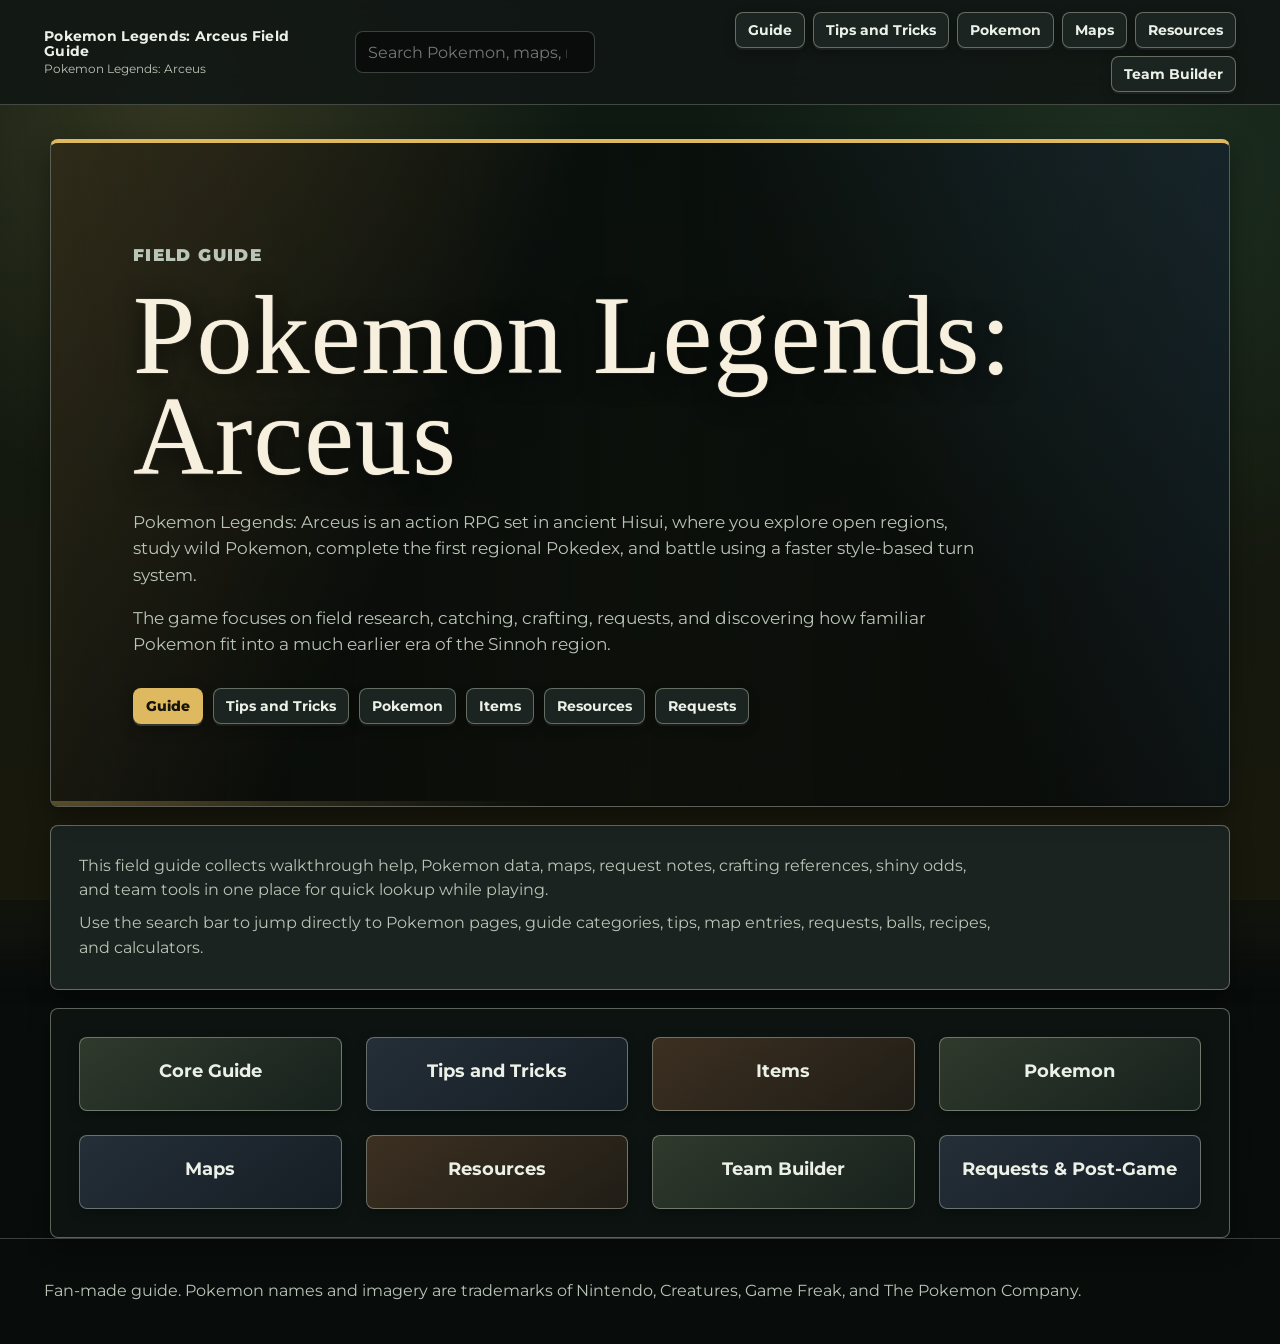
==== index.html @ f8d29484 "Add files via upload" ====
<!doctype html>
<html lang="en">
<head>
  <meta charset="utf-8">
  <meta name="viewport" content="width=device-width, initial-scale=1">
  <title>Pokemon Legends: Arceus Field Guide</title>
  <link rel="preconnect" href="https://fonts.googleapis.com">
  <link rel="preconnect" href="https://fonts.gstatic.com" crossorigin>
  <link rel="stylesheet" href="styles.css">
</head>
<body data-page="home">
  <header class="site-header">
    <a class="brand" href="index.html" aria-label="Pokemon Legends Arceus Field Guide home">
      <span>
        <strong>Pokemon Legends: Arceus Field Guide</strong>
        <small>Pokemon Legends: Arceus</small>
      </span>
    </a>
    <form class="global-search" role="search">
      <input id="globalSearch" type="search" autocomplete="off" placeholder="Search Pokemon, maps, requests, items...">
      <div id="searchResults" class="search-results" aria-label="Search results"></div>
    </form>
    <nav class="top-nav" aria-label="Primary">
      <a href="guide.html">Guide</a>
      <a href="tips.html">Tips and Tricks</a>
      <a href="pokemon.html">Pokemon</a>
      <a href="maps.html">Maps</a>
      <a href="resources.html">Resources</a>
      <a href="calculator.html">Team Builder</a>
    </nav>
  </header>

  <main>
    <section class="hero">
      <div class="hero-bg" aria-hidden="true"></div>
      <div class="hero-copy">
        <p class="eyebrow">Field guide</p>
        <h1>Pokemon Legends: Arceus</h1>
        <p>Pokemon Legends: Arceus is an action RPG set in ancient Hisui, where you explore open regions, study wild Pokemon, complete the first regional Pokedex, and battle using a faster style-based turn system.</p>
        <p>The game focuses on field research, catching, crafting, requests, and discovering how familiar Pokemon fit into a much earlier era of the Sinnoh region.</p>
        <div class="hero-actions">
          <a class="button primary" href="guide.html">Guide</a>
          <a class="button" href="tips.html">Tips and Tricks</a>
          <a class="button" href="pokemon.html">Pokemon</a>
          <a class="button" href="items.html">Items</a>
          <a class="button" href="resources.html">Resources</a>
          <a class="button" href="requests.html">Requests</a>
        </div>
      </div>
    </section>

    <section class="site-summary">
      <p>This field guide collects walkthrough help, Pokemon data, maps, request notes, crafting references, shiny odds, and team tools in one place for quick lookup while playing.</p>
      <p>Use the search bar to jump directly to Pokemon pages, guide categories, tips, map entries, requests, balls, recipes, and calculators.</p>
    </section>

    <section class="home-grid-wrap">
      <div class="home-grid" id="homeCards"></div>
    </section>
  </main>

  <footer>
    <p>Fan-made guide. Pokemon names and imagery are trademarks of Nintendo, Creatures, Game Freak, and The Pokemon Company.</p>
  </footer>
  <script src="app.js"></script>
</body>
</html>
---- styles.css ----
@import url("https://fonts.googleapis.com/css2?family=IM+Fell+English+SC&family=Montserrat:wght@500;600;700;800;900&display=swap");

:root {
  color-scheme: dark;
  --bg: #111615;
  --bg-2: #17201d;
  --panel: #1a231f;
  --panel-2: #222d28;
  --line: rgba(222, 232, 214, .24);
  --line-strong: rgba(222, 232, 214, .38);
  --text: #ecf1e8;
  --muted: #b9c5b6;
  --soft: #84917f;
  --gold: #dfb95f;
  --leaf: #70a66d;
  --water: #5a99c7;
  --clay: #b97655;
  --danger: #df7b6e;
  --shadow: 0 10px 22px rgba(0, 0, 0, .34);
  --radius: 8px;
  --title-font: "KyoMadoka", "IM Fell English SC", "Cinzel", Georgia, serif;
  --heading-font: "Montserrat", "Aptos", "Segoe UI Variable", "Segoe UI", system-ui, sans-serif;
  font-family: "Montserrat", "Aptos", "Segoe UI Variable", "Segoe UI", system-ui, sans-serif;
}

@font-face {
  font-family: "KyoMadoka";
  src:
    url("OnlineWebFonts_COM_6fef7165de80b5a86049fa8b100c87f2/KyoMadoka/Web Fonts/89b94e3a0ac085875bf7972d0936e11c.woff2") format("woff2"),
    url("OnlineWebFonts_COM_6fef7165de80b5a86049fa8b100c87f2/KyoMadoka/KyoMadoka.ttf") format("truetype");
  font-display: swap;
}

* { box-sizing: border-box; }

html {
  scroll-behavior: smooth;
}

body {
  margin: 0;
  background:
    linear-gradient(180deg, rgba(8, 12, 11, .84), rgba(8, 12, 11, .98)),
    radial-gradient(circle at 12% 6%, rgba(223, 185, 95, .12), transparent 26%),
    radial-gradient(circle at 85% 12%, rgba(90, 153, 199, .12), transparent 26%),
    #0d1110;
  color: var(--text);
  isolation: isolate;
  min-height: 100vh;
}

body::before {
  background:
    linear-gradient(180deg, rgba(16, 24, 19, .68), rgba(42, 39, 17, .84)),
    url("https://legends.arceus.pokemon.com/assets/home/billboard-reduced-motion.jpg");
  background-position: center top;
  background-size: cover;
  content: "";
  filter: blur(24px) saturate(.85);
  inset: -34px;
  opacity: .36;
  position: fixed;
  transform: scale(1.04);
  z-index: -2;
}

body::after {
  background:
    radial-gradient(circle at 14% 10%, rgba(223, 185, 95, .18), transparent 30%),
    radial-gradient(circle at 88% 18%, rgba(112, 166, 109, .16), transparent 32%),
    linear-gradient(180deg, rgba(13, 28, 20, .82), rgba(27, 25, 13, .88));
  content: "";
  inset: 0;
  pointer-events: none;
  position: fixed;
  z-index: -1;
}

a {
  color: #9ed6ff;
  text-decoration: none;
}

a:hover { text-decoration: underline; }

.site-header {
  align-items: center;
  backdrop-filter: blur(14px);
  background: rgba(17, 23, 21, .9);
  border-bottom: 1px solid var(--line);
  display: flex;
  gap: 24px;
  justify-content: space-between;
  left: 0;
  padding: 12px clamp(16px, 4vw, 44px);
  position: sticky;
  right: 0;
  top: 0;
  z-index: 50;
}

.brand {
  align-items: center;
  color: var(--text);
  display: flex;
  min-width: 270px;
}

.brand:hover { text-decoration: none; }

.brand-mark {
  align-items: center;
  background: linear-gradient(135deg, var(--gold), #866a2b);
  border-radius: 8px;
  color: #10130f;
  display: inline-flex;
  font-weight: 900;
  height: 38px;
  justify-content: center;
  width: 38px;
}

.brand strong,
.brand small {
  display: block;
  line-height: 1.1;
}

.brand strong {
  font-family: var(--heading-font);
  font-size: 14px;
  letter-spacing: .02em;
}

.brand small {
  color: var(--muted);
  font-size: 12px;
  margin-top: 3px;
}

.top-nav {
  display: flex;
  flex-wrap: wrap;
  gap: 8px;
  justify-content: flex-end;
}

.global-search {
  flex: 1;
  max-width: 520px;
  min-width: 240px;
  position: relative;
}

.global-search input {
  background: rgba(9, 12, 11, .92);
  min-height: 42px;
}

.search-results {
  background: rgba(13, 18, 16, .98);
  border: 1px solid var(--line);
  border-radius: var(--radius);
  box-shadow: var(--shadow);
  display: none;
  left: 0;
  max-height: 360px;
  overflow: auto;
  padding: 6px;
  position: absolute;
  right: 0;
  top: calc(100% + 8px);
  z-index: 80;
}

.search-results.open {
  display: block;
}

.search-result {
  align-items: center;
  border-radius: 6px;
  color: var(--text);
  display: flex;
  gap: 10px;
  justify-content: space-between;
  padding: 9px 10px;
}

.search-result:hover,
.search-result.active {
  background: rgba(255, 255, 255, .07);
  text-decoration: none;
}

.search-result small {
  color: var(--soft);
}

.top-nav a,
.button {
  background: #1b2421;
  border: 1px solid var(--line-strong);
  border-radius: 8px;
  box-shadow: 0 2px 0 rgba(255, 255, 255, .06), 0 4px 12px rgba(0, 0, 0, .24);
  color: var(--text);
  display: inline-flex;
  font-family: var(--heading-font);
  font-size: 14px;
  font-weight: 700;
  justify-content: center;
  min-height: 36px;
  padding: 8px 12px;
}

.top-nav a:hover,
.button:hover {
  background: #26322d;
  border-color: rgba(223, 185, 95, .58);
  text-decoration: none;
}

.button.primary {
  background: var(--gold);
  border-color: transparent;
  box-shadow: 0 2px 0 rgba(255, 255, 255, .16), 0 5px 14px rgba(0, 0, 0, .28);
  color: #17140b;
  font-weight: 800;
}

.hero {
  background:
    linear-gradient(90deg, rgba(7, 10, 9, .94), rgba(7, 10, 9, .58) 50%, rgba(7, 10, 9, .88)),
    url("https://legends.arceus.pokemon.com/assets/home/billboard-reduced-motion.jpg");
  background-position: center;
  background-size: cover;
  border: 1px solid var(--line-strong);
  border-top: 4px solid var(--gold);
  border-radius: var(--radius);
  box-shadow: var(--shadow);
  margin: 34px auto 0;
  max-width: 1180px;
  min-height: 470px;
  overflow: hidden;
  padding: clamp(42px, 8vw, 82px);
  position: relative;
  width: calc(100% - clamp(36px, 8vw, 80px));
}

.hero::after {
  background:
    linear-gradient(90deg, rgba(223, 185, 95, .34), transparent 42%),
    linear-gradient(180deg, transparent, rgba(7, 10, 9, .54));
  bottom: 0;
  content: "";
  height: 5px;
  left: 0;
  position: absolute;
  right: 0;
}

.hero-bg {
  background:
    linear-gradient(115deg, rgba(223, 185, 95, .18), transparent 36%),
    linear-gradient(245deg, rgba(90, 153, 199, .16), transparent 34%);
  inset: 0;
  pointer-events: none;
  position: absolute;
}

.hero-copy {
  max-width: 920px;
  position: relative;
  z-index: 2;
}

.eyebrow {
  color: var(--gold);
  font-family: var(--heading-font);
  font-size: 13px;
  font-weight: 900;
  letter-spacing: .08em;
  text-transform: uppercase;
}

.hero h1 {
  color: #f7f0df;
  font-family: var(--title-font);
  font-size: clamp(56px, 9vw, 112px);
  font-weight: 500;
  letter-spacing: .01em;
  line-height: .9;
  margin: 8px 0 22px;
  max-width: 980px;
  text-shadow: 0 5px 24px rgba(0, 0, 0, .72), 0 0 1px #f7f0df;
}

.hero p {
  color: var(--muted);
  font-size: 17px;
  line-height: 1.55;
  max-width: 860px;
}

.hero-actions {
  display: flex;
  flex-wrap: wrap;
  gap: 10px;
  margin-top: 30px;
}

.site-summary {
  background: var(--panel);
  border: 1px solid var(--line-strong);
  border-radius: var(--radius);
  box-shadow: var(--shadow);
  margin: 18px auto 0;
  max-width: 1180px;
  padding: clamp(18px, 3vw, 28px);
  width: calc(100% - clamp(36px, 8vw, 80px));
}

.site-summary p {
  color: var(--muted);
  font-size: 16px;
  line-height: 1.55;
  margin: 0;
  max-width: 920px;
}

.site-summary p + p {
  margin-top: 8px;
}

.search-band {
  align-items: center;
  background: var(--panel);
  border: 1px solid var(--line);
  border-radius: var(--radius);
  box-shadow: var(--shadow);
  display: grid;
  gap: 10px;
  grid-template-columns: 180px 1fr;
  margin: -44px auto 34px;
  max-width: 1180px;
  padding: 14px;
  position: relative;
  width: calc(100% - 36px);
  z-index: 5;
}

label {
  color: var(--muted);
  font-size: 14px;
  font-weight: 700;
}

input,
select {
  background: rgba(9, 12, 11, .86);
  border: 1px solid var(--line);
  border-radius: 8px;
  color: var(--text);
  font: inherit;
  min-height: 40px;
  padding: 9px 12px;
  width: 100%;
}

.content {
  display: grid;
  gap: 30px;
  min-width: 0;
}

.guide-section {
  background: var(--panel);
  border: 1px solid var(--line-strong);
  border-radius: var(--radius);
  box-shadow: var(--shadow);
  margin-bottom: 28px;
  padding: clamp(20px, 3vw, 30px);
}

.guide-section.is-hidden { display: none; }

h2 {
  font-family: var(--heading-font);
  font-size: clamp(26px, 3vw, 38px);
  line-height: 1.08;
  margin: 0 0 16px;
}

h3 {
  font-family: var(--heading-font);
  font-size: 18px;
  margin: 0 0 10px;
}

p,
li {
  color: var(--muted);
  line-height: 1.55;
}

ul {
  margin: 0;
  padding-left: 20px;
}

.grid {
  display: grid;
  gap: 26px;
}

.grid.two { grid-template-columns: repeat(2, minmax(0, 1fr)); }
.grid.three { grid-template-columns: repeat(3, minmax(0, 1fr)); }

article,
.card,
.map-details,
.coverage-summary {
  background:
    linear-gradient(145deg, rgba(44, 55, 47, .96), rgba(25, 35, 32, .96)),
    #1c2622;
  border: 1px solid var(--line-strong);
  border-radius: var(--radius);
  box-shadow: 0 4px 12px rgba(0, 0, 0, .22);
  padding: 18px;
}

article:nth-child(3n + 1),
.card:nth-child(3n + 1),
.dex-card:nth-child(3n + 1) {
  background: linear-gradient(145deg, rgba(48, 57, 45, .97), rgba(25, 35, 30, .97));
}

article:nth-child(3n + 2),
.card:nth-child(3n + 2),
.dex-card:nth-child(3n + 2) {
  background: linear-gradient(145deg, rgba(42, 48, 58, .97), rgba(23, 31, 37, .97));
}

article:nth-child(3n),
.card:nth-child(3n),
.dex-card:nth-child(3n) {
  background: linear-gradient(145deg, rgba(58, 47, 36, .96), rgba(31, 31, 24, .97));
}

.callout {
  background: rgba(223, 185, 95, .11);
  border: 1px solid rgba(223, 185, 95, .34);
  border-radius: var(--radius);
  color: #f1dfb4;
  line-height: 1.55;
  margin-bottom: 16px;
  padding: 12px 14px;
}

.timeline {
  display: grid;
  gap: 12px;
}

.timeline article {
  border-left: 4px solid var(--gold);
}

.timeline span {
  color: var(--gold);
  font-size: 12px;
  font-weight: 900;
  text-transform: uppercase;
}

.spoiler-block {
  background: rgba(8, 12, 11, .46);
  border: 1px solid rgba(223, 185, 95, .28);
  border-radius: var(--radius);
  margin: 12px 0;
  overflow: hidden;
}

.spoiler-block summary {
  align-items: center;
  color: #f2dfb0;
  cursor: pointer;
  display: flex;
  flex-wrap: wrap;
  gap: 8px 12px;
  font-family: var(--heading-font);
  font-weight: 800;
  list-style: none;
  padding: 14px 16px;
}

.spoiler-block summary::-webkit-details-marker {
  display: none;
}

.spoiler-block summary::before {
  content: "+";
  background: rgba(223, 185, 95, .18);
  border: 1px solid rgba(223, 185, 95, .38);
  border-radius: 999px;
  color: var(--gold);
  display: inline-flex;
  font-weight: 900;
  height: 22px;
  justify-content: center;
  line-height: 20px;
  width: 22px;
}

.spoiler-block[open] summary::before {
  content: "-";
}

.spoiler-block summary span {
  color: var(--gold);
  font-size: 12px;
  text-transform: uppercase;
}

.timeline-spoiler article,
.spoiler-content {
  margin: 0 16px 16px;
}

.timeline-spoiler article {
  border-left: 4px solid var(--gold);
}

.table-wrap {
  overflow-x: auto;
}

table {
  border-collapse: collapse;
  min-width: 720px;
  width: 100%;
}

th,
td {
  border-bottom: 1px solid var(--line);
  padding: 10px 11px;
  text-align: left;
  vertical-align: top;
}

th {
  color: #e8dcc0;
  font-size: 13px;
  text-transform: uppercase;
}

td {
  color: var(--muted);
}

.controls,
.map-controls {
  align-items: center;
  display: flex;
  flex-wrap: wrap;
  gap: 10px;
  margin: 12px 0 16px;
}

.map-tools {
  align-items: center;
  display: flex;
  flex-wrap: wrap;
  gap: 10px;
  margin: 0 0 14px;
}

.map-tools .button {
  min-width: 44px;
}

#mapZoomLabel {
  color: var(--gold);
  font-family: var(--heading-font);
  font-weight: 900;
  min-width: 52px;
  text-align: center;
}

.region-buttons {
  display: grid;
  gap: 10px;
  grid-template-columns: repeat(auto-fit, minmax(170px, 1fr));
  margin: 12px 0 18px;
}

.region-button {
  background: #1b2421;
  border: 1px solid var(--line-strong);
  border-radius: var(--radius);
  box-shadow: 0 4px 12px rgba(0, 0, 0, .24);
  color: var(--text);
  cursor: pointer;
  display: flex;
  font-family: var(--heading-font);
  font-size: 13px;
  font-weight: 700;
  justify-content: space-between;
  min-height: 44px;
  padding: 11px 12px;
  text-align: left;
}

.region-button span {
  color: var(--gold);
}

.region-button:hover,
.region-button.active {
  background: #26322d;
  border-color: rgba(223, 185, 95, .62);
}

.controls input {
  max-width: 320px;
}

.controls select,
.map-controls select {
  max-width: 240px;
}

.map-controls label {
  align-items: center;
  border: 1px solid var(--line);
  border-radius: 8px;
  display: inline-flex;
  gap: 7px;
  min-height: 38px;
  padding: 8px 10px;
}

.map-controls input {
  min-height: 0;
  width: auto;
}

.cards {
  display: grid;
  gap: 28px;
  grid-template-columns: repeat(auto-fit, minmax(230px, 1fr));
}

.card header {
  align-items: center;
  display: flex;
  gap: 12px;
  margin-bottom: 12px;
}

.card img {
  height: 58px;
  object-fit: contain;
  width: 58px;
}

.type-chip,
.tag {
  align-items: center;
  border-radius: 999px;
  color: #10130f;
  display: inline-flex;
  font-size: 12px;
  font-weight: 900;
  justify-content: center;
  line-height: 1;
  margin: 2px 4px 2px 0;
  padding: 6px 7px;
  text-align: center;
  width: fit-content;
}

.type-chip[data-type="Ice"] {
  padding-left: 7px;
  padding-right: 6px;
}

.tag {
  background: rgba(255, 255, 255, .12);
  color: var(--text);
}

.stat-bars {
  display: grid;
  gap: 7px;
  margin: 12px 0;
}

.stat-bar {
  align-items: center;
  display: grid;
  gap: 8px;
  grid-template-columns: 42px 1fr 34px;
  font-size: 12px;
}

.bar-track {
  background: rgba(255, 255, 255, .08);
  border-radius: 999px;
  height: 8px;
  overflow: hidden;
}

.bar-fill {
  background: linear-gradient(90deg, var(--leaf), var(--gold));
  height: 100%;
}

.stat-chart {
  background: rgba(5, 8, 7, .28);
  border: 1px solid rgba(222, 232, 214, .18);
  border-radius: var(--radius);
  display: grid;
  gap: 6px;
  margin: 14px 0 16px;
  padding: 12px;
}

.stat-chart h4 {
  color: #f0e4c4;
  font-family: var(--heading-font);
  font-size: 13px;
  letter-spacing: .04em;
  margin: 0 0 4px;
  text-transform: uppercase;
}

.stat-row {
  align-items: center;
  display: grid;
  gap: 7px;
  grid-template-columns: 58px 30px minmax(72px, 1fr);
  min-height: 24px;
}

.stat-name {
  color: #dce5d5;
  font-size: 12px;
  font-weight: 700;
  white-space: nowrap;
}

.stat-value {
  color: #f4ead2;
  font-size: 12px;
  font-variant-numeric: tabular-nums;
  font-weight: 800;
  text-align: right;
}

.stat-track {
  background: rgba(0, 0, 0, .36);
  border: 1px solid rgba(255, 255, 255, .08);
  border-radius: 3px;
  height: 12px;
  max-width: 190px;
  overflow: hidden;
}

.stat-fill {
  display: block;
  height: 100%;
}

.stat-row.low .stat-fill {
  background: linear-gradient(90deg, #d96b60, #e09662);
}

.stat-row.ok .stat-fill {
  background: linear-gradient(90deg, #d6b85d, #ead47e);
}

.stat-row.good .stat-fill {
  background: linear-gradient(90deg, #80b96a, #a6cf7c);
}

.stat-row.great .stat-fill {
  background: linear-gradient(90deg, #55a675, #77c7a4);
}

.stat-total {
  align-items: center;
  border-top: 1px solid rgba(222, 232, 214, .16);
  color: #f4ead2;
  display: flex;
  font-family: var(--heading-font);
  justify-content: space-between;
  margin-top: 4px;
  padding-top: 8px;
}

.detail-stat-chart {
  max-width: 520px;
}

.map-shell {
  display: grid;
  gap: 16px;
  grid-template-columns: minmax(0, 1fr) minmax(250px, 330px);
}

.region-map {
  aspect-ratio: var(--map-aspect, 1 / 1);
  background: rgba(7, 11, 10, .76);
  border: 1px solid var(--line);
  border-radius: var(--radius);
  cursor: grab;
  overflow: hidden;
  position: relative;
  touch-action: none;
  user-select: none;
}

.region-map:active {
  cursor: grabbing;
}

.map-layer {
  background:
    linear-gradient(180deg, rgba(7, 10, 9, .06), rgba(7, 10, 9, .2)),
    var(--map-image),
    linear-gradient(135deg, rgba(112, 166, 109, .18), rgba(90, 153, 199, .14)),
    rgba(7, 11, 10, .76);
  background-position: center;
  background-repeat: no-repeat;
  background-size: cover;
  height: 100%;
  left: 0;
  position: absolute;
  top: 0;
  transform-origin: 0 0;
  width: 100%;
  will-change: transform;
}

.map-layer::before {
  background: radial-gradient(circle at 50% 45%, transparent 45%, rgba(4, 7, 6, .18) 100%);
  border: 1px solid rgba(255, 255, 255, .1);
  border-radius: 0;
  content: "";
  inset: 0;
  position: absolute;
  pointer-events: none;
}

.map-label {
  background: rgba(8, 12, 11, .64);
  border: 1px solid rgba(255, 255, 255, .16);
  border-radius: 8px;
  color: rgba(247, 240, 223, .9);
  font-family: var(--heading-font);
  font-size: clamp(16px, 2vw, 24px);
  font-weight: 900;
  left: 24px;
  line-height: 1;
  padding: 9px 12px;
  position: absolute;
  right: auto;
  text-transform: uppercase;
  top: 22px;
  z-index: 1;
}

.marker {
  align-items: center;
  background: var(--gold);
  border: 2px solid rgba(11, 14, 12, .74);
  border-radius: 999px;
  box-shadow: 0 8px 18px rgba(0, 0, 0, .38);
  color: #15130d;
  cursor: pointer;
  display: inline-flex;
  font-size: 10px;
  font-weight: 900;
  height: 25px;
  justify-content: center;
  position: absolute;
  transform: translate(-50%, -50%);
  width: 25px;
}

.marker[data-kind="Alpha"] { background: #df7b6e; }
.marker[data-kind="Request"] { background: #9ed6ff; }
.marker[data-kind="Story"] { background: #dfb95f; }
.marker[data-kind="Legendary"] { background: #c7a4ff; }
.marker[data-kind="Farm"] { background: #8ccf84; }
.marker[data-kind="Camp"] { background: #f2dfb0; }
.marker[data-kind="Gate"] { background: #78d8c5; }
.marker[data-kind="Wisp"] { background: #b899ff; }
.marker[data-kind="Landmark"] { background: #b8d18a; }

.marker[data-kind="Subarea"] {
  background: rgba(17, 23, 21, .78);
  border-color: rgba(242, 223, 176, .46);
  border-radius: 6px;
  color: #f5ecd5;
  font-size: 9px;
  height: auto;
  max-width: 120px;
  padding: 4px 6px;
  text-align: center;
  width: auto;
}

.marker:hover,
.marker.active {
  outline: 3px solid rgba(255, 255, 255, .42);
}

.map-details h3 {
  margin-bottom: 4px;
}

.map-list {
  display: grid;
  gap: 8px;
  margin-top: 14px;
  max-height: 420px;
  overflow: auto;
}

.map-counts {
  color: #e4d3a5;
  font-size: 13px;
  margin: 12px 0 0;
}

.map-list button {
  background: rgba(255, 255, 255, .04);
  border: 1px solid var(--line);
  border-radius: 8px;
  color: var(--text);
  cursor: pointer;
  font: inherit;
  padding: 9px 10px;
  text-align: left;
}

.type-buttons {
  display: flex;
  flex-wrap: wrap;
  gap: 7px;
  margin: 14px 0;
}

.type-button {
  border: 0;
  border-radius: 999px;
  color: #10130f;
  cursor: pointer;
  font: inherit;
  font-size: 13px;
  font-weight: 900;
  padding: 8px 10px;
}

.type-button:not(.selected) {
  filter: grayscale(.5) brightness(.72);
  opacity: .75;
}

.coverage-summary {
  display: grid;
  gap: 10px;
  grid-template-columns: repeat(4, minmax(0, 1fr));
  margin-bottom: 14px;
}

.coverage-summary strong {
  display: block;
  font-size: 28px;
}

.team-builder-actions {
  display: flex;
  flex-wrap: wrap;
  gap: 10px;
  margin: 14px 0;
}

.team-builder-actions input,
.team-builder-actions select {
  min-width: 180px;
  width: auto;
}

.team-builder-layout {
  align-items: start;
  display: grid;
  gap: 24px;
  grid-template-columns: minmax(820px, 1fr) minmax(480px, 560px);
}

.team-builder {
  display: grid;
  gap: 18px;
  grid-template-columns: repeat(3, minmax(0, 1fr));
  margin: 16px 0 20px;
}

.coverage-sidebar {
  background: rgba(5, 8, 7, .22);
  border: 1px solid rgba(222, 232, 214, .16);
  border-radius: var(--radius);
  margin: 16px 0 20px;
  padding: 20px;
  position: static;
}

.coverage-sidebar h3 {
  margin-top: 0;
}

.recommendation-card {
  background: linear-gradient(160deg, rgba(42, 55, 45, .72), rgba(22, 31, 27, .72));
  border: 1px solid rgba(222, 232, 214, .2);
  border-radius: 8px;
  padding: 18px;
}

.recommendation-card h4 {
  margin: 0 0 8px;
}

.recommendation-card p {
  font-size: 12px;
  margin: 0 0 10px;
}

.recommendation-card ul {
  display: grid;
  gap: 10px;
  list-style: none;
  margin: 0;
  padding: 0;
}

.recommendation-card li {
  align-items: center;
  background: rgba(255, 255, 255, .035);
  border: 1px solid rgba(222, 232, 214, .12);
  border-radius: 8px;
  display: grid;
  gap: 12px;
  grid-template-columns: 1fr auto;
  padding: 10px;
}

.recommendation-card li > span {
  min-width: 0;
}

.recommendation-card em {
  background: rgba(126, 191, 122, .18);
  border: 1px solid rgba(126, 191, 122, .34);
  border-radius: 999px;
  color: #dff4cd;
  display: inline-flex;
  font-size: 10px;
  font-style: normal;
  font-weight: 900;
  margin-left: 6px;
  padding: 3px 6px;
  vertical-align: middle;
}

.recommendation-card small {
  color: var(--muted);
  display: block;
  margin-top: 3px;
}

.recommendation-button {
  background: rgba(223, 185, 95, .16);
  border: 1px solid rgba(223, 185, 95, .42);
  border-radius: 8px;
  color: var(--text);
  cursor: pointer;
  font: inherit;
  font-weight: 800;
  min-width: 54px;
  padding: 7px 9px;
}

.coverage-note,
.muted-text {
  color: var(--muted);
}

.coverage-note {
  font-size: 14px;
  margin-top: 0;
}

.team-slot {
  border: 1px solid rgba(222, 232, 214, .14);
  padding: 16px;
  transition: border-color .15s ease, box-shadow .15s ease, background .15s ease;
}

.team-slot.selected-team-slot {
  background: linear-gradient(160deg, rgba(126, 191, 122, .12), rgba(223, 185, 95, .08));
  border-color: rgba(223, 185, 95, .42);
  box-shadow: 0 0 0 2px rgba(223, 185, 95, .12);
}

.team-slot-head {
  display: grid;
  gap: 10px;
  margin-bottom: 12px;
}

.team-slot label {
  display: grid;
  gap: 6px;
}

.team-types {
  min-height: 26px;
}

.move-grid {
  display: grid;
  gap: 9px;
}

.move-row {
  display: grid;
  gap: 5px;
  grid-template-columns: 1fr;
}

.move-status {
  color: var(--muted);
  font-size: 12px;
  min-height: 16px;
}

.move-row.selected-move .move-name {
  border-color: var(--move-color);
  box-shadow: 0 0 0 2px color-mix(in srgb, var(--move-color) 34%, transparent);
}

.move-row.invalid-move .move-status {
  color: #f3b1a8;
}

.coverage-panels {
  display: grid;
  gap: 18px;
  grid-template-columns: repeat(2, minmax(0, 1fr));
  margin: 16px 0;
}

.coverage-breakdown {
  display: grid;
  gap: 10px;
}

.coverage-group,
.defense-row {
  background: rgba(5, 8, 7, .22);
  border: 1px solid rgba(222, 232, 214, .16);
  border-radius: var(--radius);
  padding: 10px;
}

.coverage-group {
  display: grid;
  gap: 4px;
  grid-template-columns: 1fr auto;
}

.coverage-group p {
  grid-column: 1 / -1;
  margin: 0;
}

.defense-row {
  align-items: center;
  display: grid;
  gap: 8px;
  grid-template-columns: 96px 1fr;
}

.defense-row small {
  color: var(--muted);
  grid-column: 1 / -1;
}

.type-chart-table th,
.type-chart-table td {
  text-align: center;
  white-space: nowrap;
}

body[data-page="calculator"] .page-main {
  max-width: 1780px;
}

body[data-page="resources"] .page-main {
  max-width: none;
  padding-left: 24px;
  padding-right: 24px;
}

body[data-page="resources"] .guide-section {
  padding: clamp(18px, 2.4vw, 30px);
}

.type-chart-table {
  font-size: 12px;
  min-width: 0;
  table-layout: fixed;
  width: 100%;
}

.type-chart-axis-col {
  width: 112px;
}

.type-chart-table th,
.type-chart-table td {
  padding: 6px 4px;
}

.type-chart-table .type-axis-head {
  font-size: 10px;
  line-height: 1.05;
  min-width: 112px;
  padding-right: 22px;
  white-space: normal;
  width: 112px;
}

.type-chart-table .type-chip {
  font-size: 10px;
  min-width: 0;
  padding: 4px 5px;
}

.type-chart-table th:first-child {
  background: rgba(17, 23, 21, .96);
  left: 0;
  padding-right: 22px;
  position: sticky;
  text-align: left;
  z-index: 1;
}

.type-matchup {
  font-family: "Google Sans", "Product Sans", Montserrat, "Trebuchet MS", sans-serif;
  font-weight: 900;
}

.type-matchup-2 {
  background: rgba(126, 191, 122, .28);
  color: #dff4cd;
}

.type-matchup-0-5 {
  background: rgba(223, 185, 95, .18);
  color: #f2d998;
}

.type-matchup-0 {
  background: rgba(223, 112, 96, .26);
  color: #f5b7ac;
}

.nature-matrix {
  font-size: clamp(17px, 1.5vw, 27px);
  min-width: 760px;
}

.nature-matrix th,
.nature-matrix td {
  padding: 18px;
}

.nature-matrix thead th {
  color: #ff7d72;
}

.nature-matrix tbody th {
  color: #72d987;
  text-align: left;
}

.nature-matrix td {
  color: var(--text);
}

.pokedex-grid {
  display: grid;
  gap: 20px;
  grid-template-columns: repeat(auto-fit, minmax(180px, 1fr));
}

.dex-card {
  background:
    linear-gradient(145deg, rgba(44, 55, 47, .96), rgba(25, 35, 32, .96)),
    #1c2622;
  border: 1px solid var(--line-strong);
  border-radius: var(--radius);
  box-shadow: 0 3px 10px rgba(0, 0, 0, .2);
  padding: 13px;
}

.dex-card strong {
  display: block;
  margin-bottom: 7px;
}

footer {
  border-top: 1px solid var(--line);
  color: var(--soft);
  padding: 24px clamp(18px, 4vw, 44px);
}

.page-main,
.home-grid-wrap {
  margin: 0 auto;
  max-width: 1180px;
  padding: 38px clamp(18px, 4vw, 40px) 68px;
}

.home-grid-wrap {
  background: rgba(14, 20, 18, .9);
  border: 1px solid var(--line-strong);
  border-radius: var(--radius);
  box-shadow: var(--shadow);
  margin-top: 18px;
  padding: clamp(18px, 3vw, 28px);
  width: calc(100% - clamp(36px, 8vw, 80px));
}

.page-hero {
  background:
    linear-gradient(90deg, rgba(7, 10, 9, .94), rgba(7, 10, 9, .72)),
    url("https://legends.arceus.pokemon.com/assets/home/billboard-reduced-motion.jpg");
  background-position: center;
  background-size: cover;
  border: 1px solid var(--line-strong);
  border-top: 4px solid var(--gold);
  border-radius: var(--radius);
  box-shadow: var(--shadow);
  margin-bottom: 18px;
  min-height: 0;
  padding: clamp(22px, 4vw, 36px);
}

.page-hero h1 {
  font-family: var(--heading-font);
  font-size: clamp(30px, 4vw, 48px);
  line-height: 1.08;
  margin: 10px 0 0;
  max-width: 860px;
}

.page-tabs {
  display: flex;
  flex-wrap: wrap;
  gap: 10px;
  margin-bottom: 18px;
}

.page-tabs a,
.home-card {
  background: var(--panel);
  border: 1px solid var(--line-strong);
  border-radius: var(--radius);
  box-shadow: 0 4px 12px rgba(0, 0, 0, .26);
  color: var(--text);
}

.page-tabs a {
  min-height: 38px;
  padding: 9px 12px;
}

.page-tabs a:hover,
.home-card:hover {
  background: var(--panel-2);
  text-decoration: none;
}

.section-heading {
  margin-bottom: 16px;
}

.section-heading p {
  margin: 0;
}

.home-grid {
  display: grid;
  gap: 24px;
  grid-template-columns: repeat(auto-fit, minmax(210px, 1fr));
}

.home-card {
  align-items: center;
  display: block;
  min-height: 74px;
  padding: 22px;
  text-align: center;
}

.home-card:nth-child(3n + 1) {
  background: linear-gradient(145deg, rgba(49, 59, 45, .97), rgba(24, 34, 30, .97));
}

.home-card:nth-child(3n + 2) {
  background: linear-gradient(145deg, rgba(38, 48, 58, .97), rgba(22, 31, 37, .97));
}

.home-card:nth-child(3n) {
  background: linear-gradient(145deg, rgba(62, 49, 34, .97), rgba(33, 30, 23, .97));
}

.home-card strong {
  display: block;
  font-family: var(--heading-font);
  font-size: 18px;
  margin: 0;
}

.home-card span {
  color: var(--muted);
  line-height: 1.5;
}

#pokemonDetail:empty {
  display: none;
}

#pokemonDetail {
  max-width: 760px;
}

.pokemon-detail {
  align-items: start;
  display: grid;
  gap: 18px;
  grid-template-columns: 96px minmax(0, 1fr);
}

.pokemon-detail img {
  filter: drop-shadow(0 18px 22px rgba(0, 0, 0, .38));
  width: 96px;
}

@media (max-width: 1500px) {
  .team-builder-layout {
    grid-template-columns: 1fr;
  }

  .coverage-sidebar {
    position: static;
  }
}

@media (max-width: 980px) {
  .map-shell {
    grid-template-columns: 1fr;
  }

  .grid.two,
  .grid.three,
  .coverage-summary,
  .coverage-panels,
  .pokemon-detail {
    grid-template-columns: 1fr;
  }

  .team-builder {
    grid-template-columns: repeat(auto-fit, minmax(280px, 1fr));
  }

}

@media (max-width: 680px) {
  .site-header {
    align-items: stretch;
    flex-direction: column;
    gap: 10px;
    position: static;
  }

  .top-nav {
    justify-content: flex-start;
  }

  .global-search {
    max-width: none;
    width: 100%;
  }

  .search-band {
    grid-template-columns: 1fr;
  }

  table {
    min-width: 640px;
  }

  .team-builder-layout {
    grid-template-columns: 1fr;
  }

  .team-builder-actions input,
  .team-builder-actions select {
    width: 100%;
  }

  .coverage-sidebar {
    position: static;
  }

  .move-row {
    grid-template-columns: 1fr;
  }

}
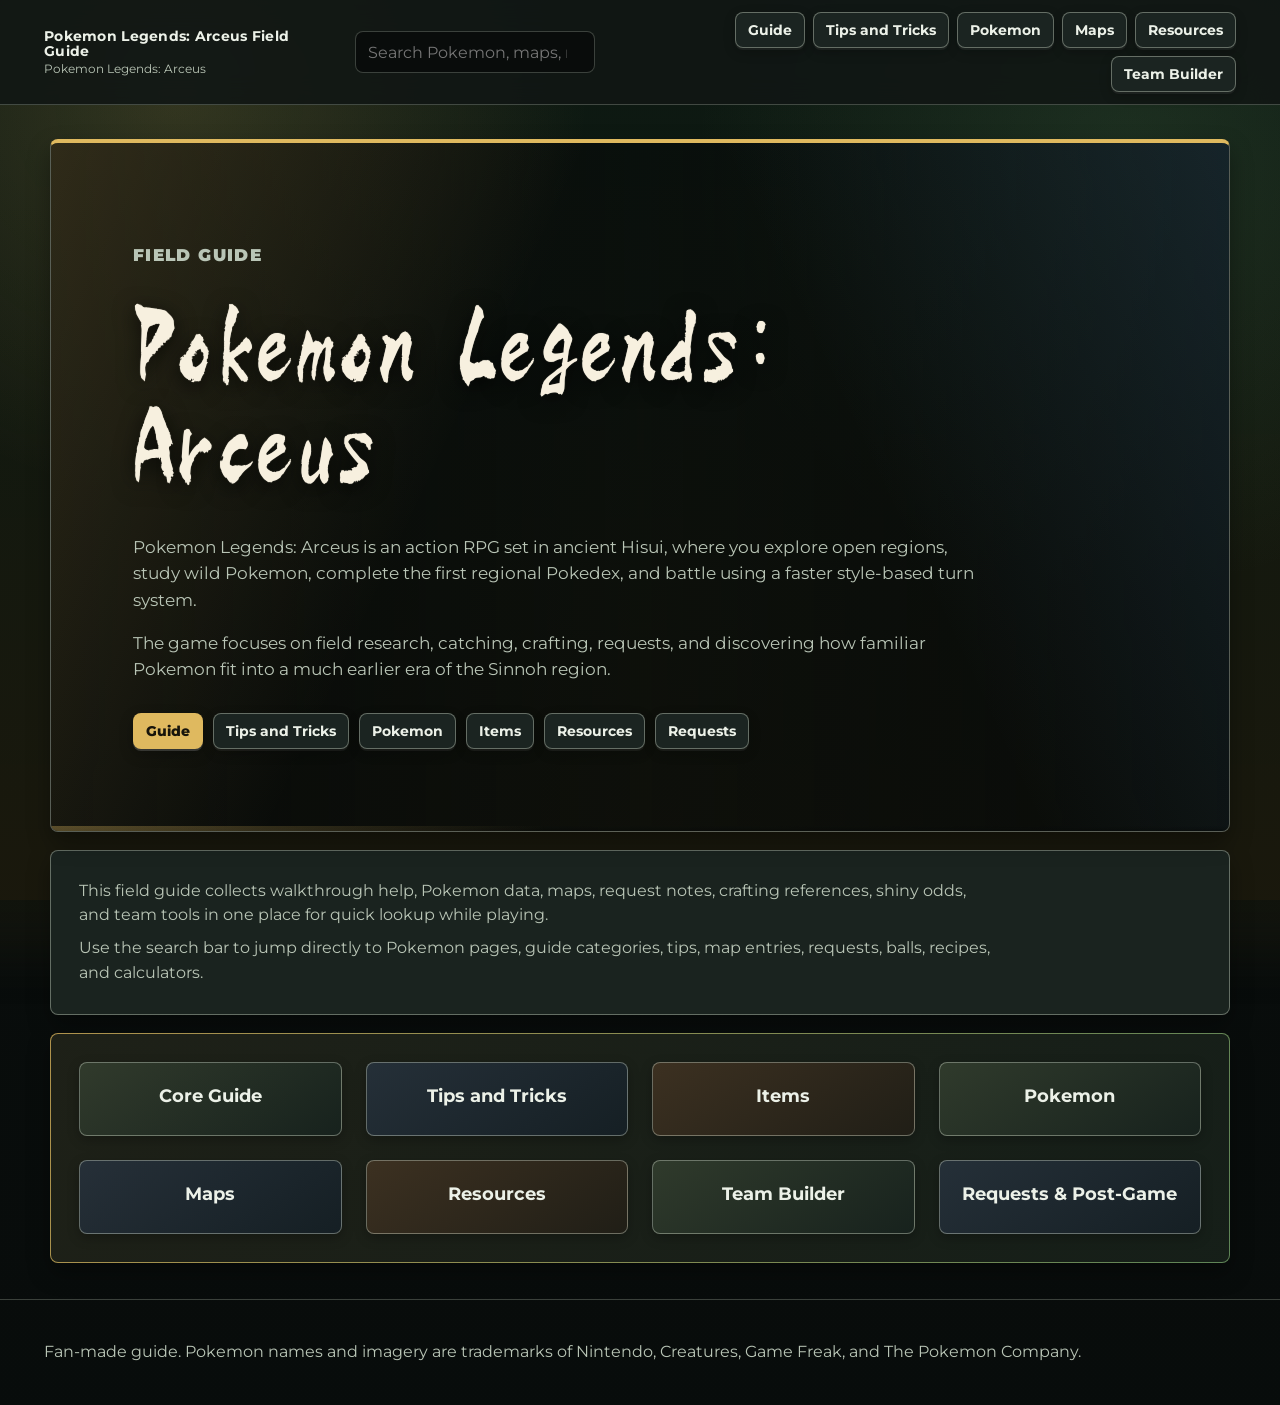
==== commit 2a7e1f47: "Fix map markers and team builder polish" ====
--- a/index.html
+++ b/index.html
@@ -6,7 +6,7 @@
   <title>Pokemon Legends: Arceus Field Guide</title>
   <link rel="preconnect" href="https://fonts.googleapis.com">
   <link rel="preconnect" href="https://fonts.gstatic.com" crossorigin>
-  <link rel="stylesheet" href="styles.css">
+  <link rel="stylesheet" href="styles.css?v=20260525b">
 </head>
 <body data-page="home">
   <header class="site-header">
@@ -62,6 +62,6 @@
   <footer>
     <p>Fan-made guide. Pokemon names and imagery are trademarks of Nintendo, Creatures, Game Freak, and The Pokemon Company.</p>
   </footer>
-  <script src="app.js"></script>
+  <script src="app.js?v=20260525b"></script>
 </body>
 </html>
--- a/styles.css
+++ b/styles.css
@@ -17,6 +17,7 @@
   --clay: #b97655;
   --danger: #df7b6e;
   --shadow: 0 10px 22px rgba(0, 0, 0, .34);
+  --outline-gradient: linear-gradient(115deg, rgba(223,185,95,.78), rgba(112,166,109,.78), rgba(90,153,199,.7), rgba(223,185,95,.78));
   --radius: 8px;
   --title-font: "KyoMadoka", "IM Fell English SC", "Cinzel", Georgia, serif;
   --heading-font: "Montserrat", "Aptos", "Segoe UI Variable", "Segoe UI", system-ui, sans-serif;
@@ -25,13 +26,17 @@
 
 @font-face {
   font-family: "KyoMadoka";
-  src:
-    url("OnlineWebFonts_COM_6fef7165de80b5a86049fa8b100c87f2/KyoMadoka/Web Fonts/89b94e3a0ac085875bf7972d0936e11c.woff2") format("woff2"),
-    url("OnlineWebFonts_COM_6fef7165de80b5a86049fa8b100c87f2/KyoMadoka/KyoMadoka.ttf") format("truetype");
+  src: url("OnlineWebFonts_COM_6fef7165de80b5a86049fa8b100c87f2/KyoMadoka/KyoMadoka.ttf") format("truetype");
   font-display: swap;
 }
 
 * { box-sizing: border-box; }
+
+@keyframes borderFlow {
+  0% { background-position: 0 50%, 0 50%; }
+  50% { background-position: 0 50%, 100% 50%; }
+  100% { background-position: 0 50%, 0 50%; }
+}
 
 html {
   scroll-behavior: smooth;
@@ -211,13 +216,29 @@
   justify-content: center;
   min-height: 36px;
   padding: 8px 12px;
+  transition: background .18s ease, border-color .18s ease, box-shadow .18s ease, filter .18s ease, transform .18s ease;
 }
 
 .top-nav a:hover,
+.top-nav a[aria-current="page"],
 .button:hover {
   background: #26322d;
   border-color: rgba(223, 185, 95, .58);
+  box-shadow: 0 0 0 2px rgba(223, 185, 95, .13), 0 6px 16px rgba(0, 0, 0, .28);
   text-decoration: none;
+  transform: translateY(-1px);
+}
+
+.hero-actions .button:hover,
+.home-card:hover {
+  border-color: rgba(223, 185, 95, .68);
+  box-shadow: 0 0 0 2px rgba(223, 185, 95, .16), 0 9px 20px rgba(0, 0, 0, .34);
+  transform: translateY(-2px);
+}
+
+.top-nav a[aria-current="page"] {
+  background: linear-gradient(180deg, rgba(223, 185, 95, .22), rgba(112, 166, 109, .14));
+  box-shadow: inset 0 1px 0 rgba(255, 255, 255, .12), 0 0 0 2px rgba(223, 185, 95, .12);
 }
 
 .button.primary {
@@ -288,11 +309,16 @@
   font-family: var(--title-font);
   font-size: clamp(56px, 9vw, 112px);
   font-weight: 500;
-  letter-spacing: .01em;
+  display: inline-block;
+  font-kerning: normal;
+  font-feature-settings: "kern" 1;
+  letter-spacing: -.025em;
   line-height: .9;
   margin: 8px 0 22px;
   max-width: 980px;
   text-shadow: 0 5px 24px rgba(0, 0, 0, .72), 0 0 1px #f7f0df;
+  transform: scaleX(.76);
+  transform-origin: left center;
 }
 
 .hero p {
@@ -374,8 +400,12 @@
 }
 
 .guide-section {
-  background: var(--panel);
-  border: 1px solid var(--line-strong);
+  background:
+    linear-gradient(var(--panel), var(--panel)) padding-box,
+    var(--outline-gradient) border-box;
+  background-size: auto, 320% 320%;
+  animation: borderFlow 22s linear infinite;
+  border: 1px solid transparent;
   border-radius: var(--radius);
   box-shadow: var(--shadow);
   margin-bottom: 28px;
@@ -492,6 +522,12 @@
   font-weight: 800;
   list-style: none;
   padding: 14px 16px;
+  transition: background .18s ease, box-shadow .18s ease;
+}
+
+.spoiler-block summary:hover {
+  background: rgba(223, 185, 95, .08);
+  box-shadow: inset 0 -1px 0 rgba(223, 185, 95, .16);
 }
 
 .spoiler-block summary::-webkit-details-marker {
@@ -525,6 +561,11 @@
 .timeline-spoiler article,
 .spoiler-content {
   margin: 0 16px 16px;
+}
+
+.spoiler-block[open] > .cards {
+  margin: 0 16px 18px;
+  padding: 8px 0 2px;
 }
 
 .timeline-spoiler article {
@@ -610,6 +651,7 @@
   min-height: 44px;
   padding: 11px 12px;
   text-align: left;
+  transition: background .18s ease, border-color .18s ease, box-shadow .18s ease, transform .18s ease;
 }
 
 .region-button span {
@@ -620,6 +662,7 @@
 .region-button.active {
   background: #26322d;
   border-color: rgba(223, 185, 95, .62);
+  box-shadow: 0 0 0 2px rgba(223, 185, 95, .12), 0 7px 16px rgba(0, 0, 0, .24);
 }
 
 .controls input {
@@ -683,7 +726,12 @@
 
 .type-chip[data-type="Ice"] {
   padding-left: 7px;
-  padding-right: 6px;
+  padding-right: 7px;
+}
+
+.type-chip.compact {
+  margin-right: 0;
+  min-width: 34px;
 }
 
 .tag {
@@ -801,10 +849,23 @@
 }
 
 .detail-stat-chart {
-  max-width: 520px;
+  max-width: 780px;
+  padding: 12px 0;
+}
+
+.detail-stat-chart .stat-row {
+  gap: 9px;
+  grid-template-columns: 76px 42px minmax(120px, 1fr);
+  min-height: 31px;
+}
+
+.detail-stat-chart .stat-track {
+  height: 16px;
+  max-width: 285px;
 }
 
 .map-shell {
+  align-items: stretch;
   display: grid;
   gap: 16px;
   grid-template-columns: minmax(0, 1fr) minmax(250px, 330px);
@@ -812,9 +873,14 @@
 
 .region-map {
   aspect-ratio: var(--map-aspect, 1 / 1);
-  background: rgba(7, 11, 10, .76);
-  border: 1px solid var(--line);
-  border-radius: var(--radius);
+  background:
+    linear-gradient(rgba(7, 11, 10, .76), rgba(7, 11, 10, .76)) padding-box,
+    var(--outline-gradient) border-box;
+  background-size: auto, 320% 320%;
+  animation: borderFlow 20s linear infinite;
+  border: 2px solid transparent;
+  border-radius: 9%;
+  box-shadow: 0 16px 34px rgba(0, 0, 0, .28), inset 0 0 0 1px rgba(255, 255, 255, .08);
   cursor: grab;
   overflow: hidden;
   position: relative;
@@ -834,9 +900,11 @@
     rgba(7, 11, 10, .76);
   background-position: center;
   background-repeat: no-repeat;
-  background-size: cover;
+  background-size: cover, 108% 108%, cover, cover;
+  border-radius: inherit;
   height: 100%;
   left: 0;
+  overflow: hidden;
   position: absolute;
   top: 0;
   transform-origin: 0 0;
@@ -847,7 +915,7 @@
 .map-layer::before {
   background: radial-gradient(circle at 50% 45%, transparent 45%, rgba(4, 7, 6, .18) 100%);
   border: 1px solid rgba(255, 255, 255, .1);
-  border-radius: 0;
+  border-radius: inherit;
   content: "";
   inset: 0;
   position: absolute;
@@ -886,7 +954,8 @@
   height: 25px;
   justify-content: center;
   position: absolute;
-  transform: translate(-50%, -50%);
+  transform: translate(-50%, -50%) scale(calc(1 / var(--map-scale, 1)));
+  transform-origin: center;
   width: 25px;
 }
 
@@ -897,7 +966,14 @@
 .marker[data-kind="Farm"] { background: #8ccf84; }
 .marker[data-kind="Camp"] { background: #f2dfb0; }
 .marker[data-kind="Gate"] { background: #78d8c5; }
+.marker[data-kind="Transition"] { background: #83b5df; }
+.marker[data-kind="Cave"] { background: #9aa4ad; }
 .marker[data-kind="Wisp"] { background: #b899ff; }
+.marker[data-kind="Unown"] { background: #dc744f; }
+.marker[data-kind="Point"] { background: #77b8dc; }
+.marker[data-kind="Character"] { background: #747a77; }
+.marker[data-kind="Arena"] { background: #62bdbe; }
+.marker[data-kind="Noble"] { background: #5aa1b8; }
 .marker[data-kind="Landmark"] { background: #b8d18a; }
 
 .marker[data-kind="Subarea"] {
@@ -916,24 +992,47 @@
 .marker:hover,
 .marker.active {
   outline: 3px solid rgba(255, 255, 255, .42);
+  transform: translate(-50%, -50%) scale(calc(1.08 / var(--map-scale, 1)));
 }
 
 .map-details h3 {
   margin-bottom: 4px;
 }
 
+.map-details {
+  display: flex;
+  flex-direction: column;
+  max-height: 100%;
+  min-height: 0;
+  overflow: hidden;
+}
+
 .map-list {
   display: grid;
+  flex: 1 1 auto;
   gap: 8px;
   margin-top: 14px;
-  max-height: 420px;
+  max-height: none;
+  min-height: 0;
   overflow: auto;
+}
+
+.map-list h4 {
+  color: var(--gold);
+  font-family: var(--heading-font);
+  margin: 0 0 2px;
 }
 
 .map-counts {
   color: #e4d3a5;
+  display: grid;
   font-size: 13px;
+  gap: 4px;
   margin: 12px 0 0;
+}
+
+.map-counts strong {
+  color: var(--text);
 }
 
 .map-list button {
@@ -945,6 +1044,14 @@
   font: inherit;
   padding: 9px 10px;
   text-align: left;
+  transition: background .18s ease, border-color .18s ease, box-shadow .18s ease, transform .18s ease;
+}
+
+.map-list button:hover {
+  background: rgba(223, 185, 95, .08);
+  border-color: rgba(223, 185, 95, .48);
+  box-shadow: 0 0 0 2px rgba(223, 185, 95, .1);
+  transform: translateY(-1px);
 }
 
 .type-buttons {
@@ -963,6 +1070,14 @@
   font-size: 13px;
   font-weight: 900;
   padding: 8px 10px;
+  transition: box-shadow .18s ease, filter .18s ease, opacity .18s ease, transform .18s ease;
+}
+
+.type-button:hover {
+  box-shadow: 0 0 0 2px rgba(255, 255, 255, .2);
+  filter: brightness(1.08);
+  opacity: 1;
+  transform: translateY(-1px);
 }
 
 .type-button:not(.selected) {
@@ -993,6 +1108,34 @@
 .team-builder-actions select {
   min-width: 180px;
   width: auto;
+}
+
+.floating-jump {
+  align-items: center;
+  border-radius: 999px;
+  bottom: 22px;
+  box-shadow: 0 12px 24px rgba(0, 0, 0, .38), 0 0 0 2px rgba(223, 185, 95, .12);
+  font-size: 22px;
+  height: 48px;
+  left: 50%;
+  min-height: 48px;
+  opacity: 0;
+  padding: 0;
+  pointer-events: none;
+  position: fixed;
+  transform: translate(-50%, 18px);
+  width: 48px;
+  z-index: 20;
+}
+
+.floating-jump.is-visible {
+  opacity: 1;
+  pointer-events: auto;
+  transform: translate(-50%, 0);
+}
+
+.floating-jump:hover {
+  transform: translate(-50%, -2px);
 }
 
 .team-builder-layout {
@@ -1052,9 +1195,9 @@
   border: 1px solid rgba(222, 232, 214, .12);
   border-radius: 8px;
   display: grid;
-  gap: 12px;
-  grid-template-columns: 1fr auto;
-  padding: 10px;
+  gap: 14px;
+  grid-template-columns: minmax(0, 1fr) minmax(64px, auto);
+  padding: 12px;
 }
 
 .recommendation-card li > span {
@@ -1081,6 +1224,10 @@
   margin-top: 3px;
 }
 
+.recommendation-card .move-effect {
+  color: #e7d59f;
+}
+
 .recommendation-button {
   background: rgba(223, 185, 95, .16);
   border: 1px solid rgba(223, 185, 95, .42);
@@ -1091,6 +1238,14 @@
   font-weight: 800;
   min-width: 54px;
   padding: 7px 9px;
+  transition: background .18s ease, border-color .18s ease, box-shadow .18s ease, transform .18s ease;
+}
+
+.recommendation-button:hover {
+  background: rgba(223, 185, 95, .25);
+  border-color: rgba(223, 185, 95, .72);
+  box-shadow: 0 0 0 2px rgba(223, 185, 95, .14);
+  transform: translateY(-1px);
 }
 
 .coverage-note,
@@ -1116,17 +1271,34 @@
 }
 
 .team-slot-head {
+  align-items: center;
   display: grid;
   gap: 10px;
+  grid-template-columns: 56px minmax(0, 1fr);
   margin-bottom: 12px;
 }
 
+.team-sprite {
+  background: rgba(255, 255, 255, .06);
+  border: 1px solid rgba(222, 232, 214, .2);
+  border-radius: 8px;
+  height: 52px;
+  object-fit: contain;
+  padding: 3px;
+  width: 52px;
+}
+
+.team-slot-head:has(.team-sprite[hidden]) {
+  grid-template-columns: 1fr;
+}
+
 .team-slot label {
   display: grid;
   gap: 6px;
 }
 
 .team-types {
+  grid-column: 1 / -1;
   min-height: 26px;
 }
 
@@ -1149,7 +1321,8 @@
 
 .move-row.selected-move .move-name {
   border-color: var(--move-color);
-  box-shadow: 0 0 0 2px color-mix(in srgb, var(--move-color) 34%, transparent);
+  border-width: 2px;
+  box-shadow: 0 0 0 3px color-mix(in srgb, var(--move-color) 30%, transparent);
 }
 
 .move-row.invalid-move .move-status {
@@ -1157,6 +1330,7 @@
 }
 
 .coverage-panels {
+  align-items: start;
   display: grid;
   gap: 18px;
   grid-template-columns: repeat(2, minmax(0, 1fr));
@@ -1210,7 +1384,7 @@
 }
 
 body[data-page="resources"] .page-main {
-  max-width: none;
+  max-width: 1320px;
   padding-left: 24px;
   padding-right: 24px;
 }
@@ -1220,40 +1394,40 @@
 }
 
 .type-chart-table {
-  font-size: 12px;
+  font-size: 11px;
   min-width: 0;
   table-layout: fixed;
   width: 100%;
 }
 
 .type-chart-axis-col {
-  width: 112px;
+  width: 70px;
 }
 
 .type-chart-table th,
 .type-chart-table td {
-  padding: 6px 4px;
+  padding: 5px 2px;
 }
 
 .type-chart-table .type-axis-head {
   font-size: 10px;
   line-height: 1.05;
-  min-width: 112px;
-  padding-right: 22px;
+  min-width: 70px;
+  padding-right: 8px;
   white-space: normal;
-  width: 112px;
+  width: 70px;
 }
 
 .type-chart-table .type-chip {
-  font-size: 10px;
+  font-size: 9px;
   min-width: 0;
-  padding: 4px 5px;
+  padding: 4px 6px;
 }
 
 .type-chart-table th:first-child {
   background: rgba(17, 23, 21, .96);
   left: 0;
-  padding-right: 22px;
+  padding-right: 8px;
   position: sticky;
   text-align: left;
   z-index: 1;
@@ -1280,13 +1454,17 @@
 }
 
 .nature-matrix {
-  font-size: clamp(17px, 1.5vw, 27px);
-  min-width: 760px;
+  font-size: clamp(14px, 1.1vw, 18px);
+  margin: 0 auto;
+  max-width: 780px;
+  min-width: 0;
+  table-layout: fixed;
+  width: 100%;
 }
 
 .nature-matrix th,
 .nature-matrix td {
-  padding: 18px;
+  padding: 12px;
 }
 
 .nature-matrix thead th {
@@ -1302,25 +1480,76 @@
   color: var(--text);
 }
 
+.item-cell {
+  align-items: center;
+  display: inline-flex;
+  gap: 9px;
+}
+
+.item-cell img,
+.item-fallback {
+  height: 28px;
+  image-rendering: auto;
+  object-fit: contain;
+  width: 28px;
+}
+
+.item-fallback {
+  align-items: center;
+  background: rgba(255, 255, 255, .08);
+  border-radius: 999px;
+  display: inline-flex;
+  font-weight: 900;
+  justify-content: center;
+}
+
 .pokedex-grid {
   display: grid;
-  gap: 20px;
-  grid-template-columns: repeat(auto-fit, minmax(180px, 1fr));
+  gap: 14px;
+  grid-template-columns: repeat(auto-fit, minmax(230px, 1fr));
 }
 
 .dex-card {
+  align-items: center;
   background:
     linear-gradient(145deg, rgba(44, 55, 47, .96), rgba(25, 35, 32, .96)),
     #1c2622;
   border: 1px solid var(--line-strong);
   border-radius: var(--radius);
   box-shadow: 0 3px 10px rgba(0, 0, 0, .2);
+  color: var(--text);
+  display: grid;
+  gap: 12px;
+  grid-template-columns: 56px minmax(0, 1fr);
   padding: 13px;
+  transition: border-color .15s ease, box-shadow .15s ease, transform .15s ease;
+}
+
+.dex-card:hover {
+  border-color: rgba(223, 185, 95, .62);
+  box-shadow: 0 8px 18px rgba(0, 0, 0, .28);
+  text-decoration: none;
+  transform: translateY(-1px);
+}
+
+.dex-card img {
+  background: rgba(255, 255, 255, .06);
+  border-radius: 8px;
+  height: 52px;
+  object-fit: contain;
+  padding: 3px;
+  width: 52px;
 }
 
 .dex-card strong {
   display: block;
   margin-bottom: 7px;
+}
+
+.dex-card small {
+  color: var(--muted);
+  display: block;
+  margin-top: 7px;
 }
 
 footer {
@@ -1337,11 +1566,16 @@
 }
 
 .home-grid-wrap {
-  background: rgba(14, 20, 18, .9);
-  border: 1px solid var(--line-strong);
+  background:
+    linear-gradient(rgba(14, 20, 18, .9), rgba(14, 20, 18, .9)) padding-box,
+    var(--outline-gradient) border-box;
+  background-size: auto, 320% 320%;
+  animation: borderFlow 24s linear infinite;
+  border: 1px solid transparent;
   border-radius: var(--radius);
   box-shadow: var(--shadow);
   margin-top: 18px;
+  margin-bottom: 36px;
   padding: clamp(18px, 3vw, 28px);
   width: calc(100% - clamp(36px, 8vw, 80px));
 }
@@ -1416,6 +1650,7 @@
   min-height: 74px;
   padding: 22px;
   text-align: center;
+  transition: background .18s ease, border-color .18s ease, box-shadow .18s ease, transform .18s ease;
 }
 
 .home-card:nth-child(3n + 1) {
@@ -1447,19 +1682,105 @@
 }
 
 #pokemonDetail {
-  max-width: 760px;
+  max-width: none;
 }
 
 .pokemon-detail {
   align-items: start;
   display: grid;
-  gap: 18px;
-  grid-template-columns: 96px minmax(0, 1fr);
+  gap: 24px;
+  grid-template-columns: 150px minmax(0, 1fr);
 }
 
 .pokemon-detail img {
   filter: drop-shadow(0 18px 22px rgba(0, 0, 0, .38));
-  width: 96px;
+  width: 150px;
+}
+
+.pokemon-facts {
+  display: grid;
+  gap: 8px;
+  grid-template-columns: repeat(2, minmax(0, 1fr));
+  margin: 14px 0;
+}
+
+.pokemon-facts p {
+  background: rgba(5, 8, 7, .24);
+  border: 1px solid rgba(222, 232, 214, .14);
+  border-radius: 8px;
+  margin: 0;
+  padding: 10px;
+}
+
+.pokemon-move-summary ul {
+  display: grid;
+  gap: 8px;
+  list-style: none;
+  padding: 0;
+}
+
+.pokemon-move-summary li {
+  align-items: center;
+  background: rgba(255, 255, 255, .04);
+  border: 1px solid rgba(222, 232, 214, .14);
+  border-radius: 8px;
+  display: flex;
+  flex-wrap: wrap;
+  gap: 8px;
+  padding: 9px 10px;
+}
+
+.pokemon-move-summary li span:last-child {
+  color: var(--muted);
+  font-size: 13px;
+}
+
+.pokemon-name-link,
+.pokemon-inline-link {
+  color: #f2dfb0;
+  text-decoration: none;
+  transition: color .18s ease, text-shadow .18s ease;
+}
+
+.pokemon-name-link:hover,
+.pokemon-inline-link:hover {
+  color: #ffe6a3;
+  text-shadow: 0 0 14px rgba(223, 185, 95, .28);
+}
+
+.collapsible-section summary {
+  align-items: center;
+  cursor: pointer;
+  display: flex;
+  gap: 16px;
+  justify-content: space-between;
+  list-style: none;
+  transition: background .18s ease, box-shadow .18s ease;
+}
+
+.collapsible-section summary:hover {
+  background: rgba(223, 185, 95, .07);
+  box-shadow: inset 0 -1px 0 rgba(223, 185, 95, .14);
+}
+
+.collapsible-section summary::-webkit-details-marker {
+  display: none;
+}
+
+.collapsible-section summary h2 {
+  margin: 0;
+}
+
+.collapsible-section summary span {
+  color: var(--gold);
+  font-size: 13px;
+  font-weight: 800;
+}
+
+.page-jumps {
+  display: flex;
+  flex-wrap: wrap;
+  gap: 10px;
 }
 
 @media (max-width: 1500px) {
@@ -1473,6 +1794,14 @@
 }
 
 @media (max-width: 980px) {
+  .site-header {
+    flex-wrap: wrap;
+  }
+
+  .brand {
+    min-width: 0;
+  }
+
   .map-shell {
     grid-template-columns: 1fr;
   }
@@ -1481,12 +1810,13 @@
   .grid.three,
   .coverage-summary,
   .coverage-panels,
+  .pokemon-facts,
   .pokemon-detail {
     grid-template-columns: 1fr;
   }
 
   .team-builder {
-    grid-template-columns: repeat(auto-fit, minmax(280px, 1fr));
+    grid-template-columns: repeat(auto-fit, minmax(260px, 1fr));
   }
 
 }
@@ -1500,7 +1830,14 @@
   }
 
   .top-nav {
+    flex-wrap: nowrap;
     justify-content: flex-start;
+    overflow-x: auto;
+    padding-bottom: 3px;
+  }
+
+  .top-nav a {
+    flex: 0 0 auto;
   }
 
   .global-search {
@@ -1516,8 +1853,34 @@
     min-width: 640px;
   }
 
+  .type-chart-table,
+  .nature-matrix {
+    min-width: 0;
+  }
+
+  .type-chart-table {
+    font-size: 9px;
+  }
+
+  .type-chart-table .type-chip {
+    font-size: 8px;
+    padding: 3px 4px;
+  }
+
   .team-builder-layout {
     grid-template-columns: 1fr;
+  }
+
+  .team-builder {
+    grid-template-columns: 1fr;
+  }
+
+  .recommendation-card li {
+    grid-template-columns: 1fr;
+  }
+
+  .pokemon-detail img {
+    max-width: 130px;
   }
 
   .team-builder-actions input,
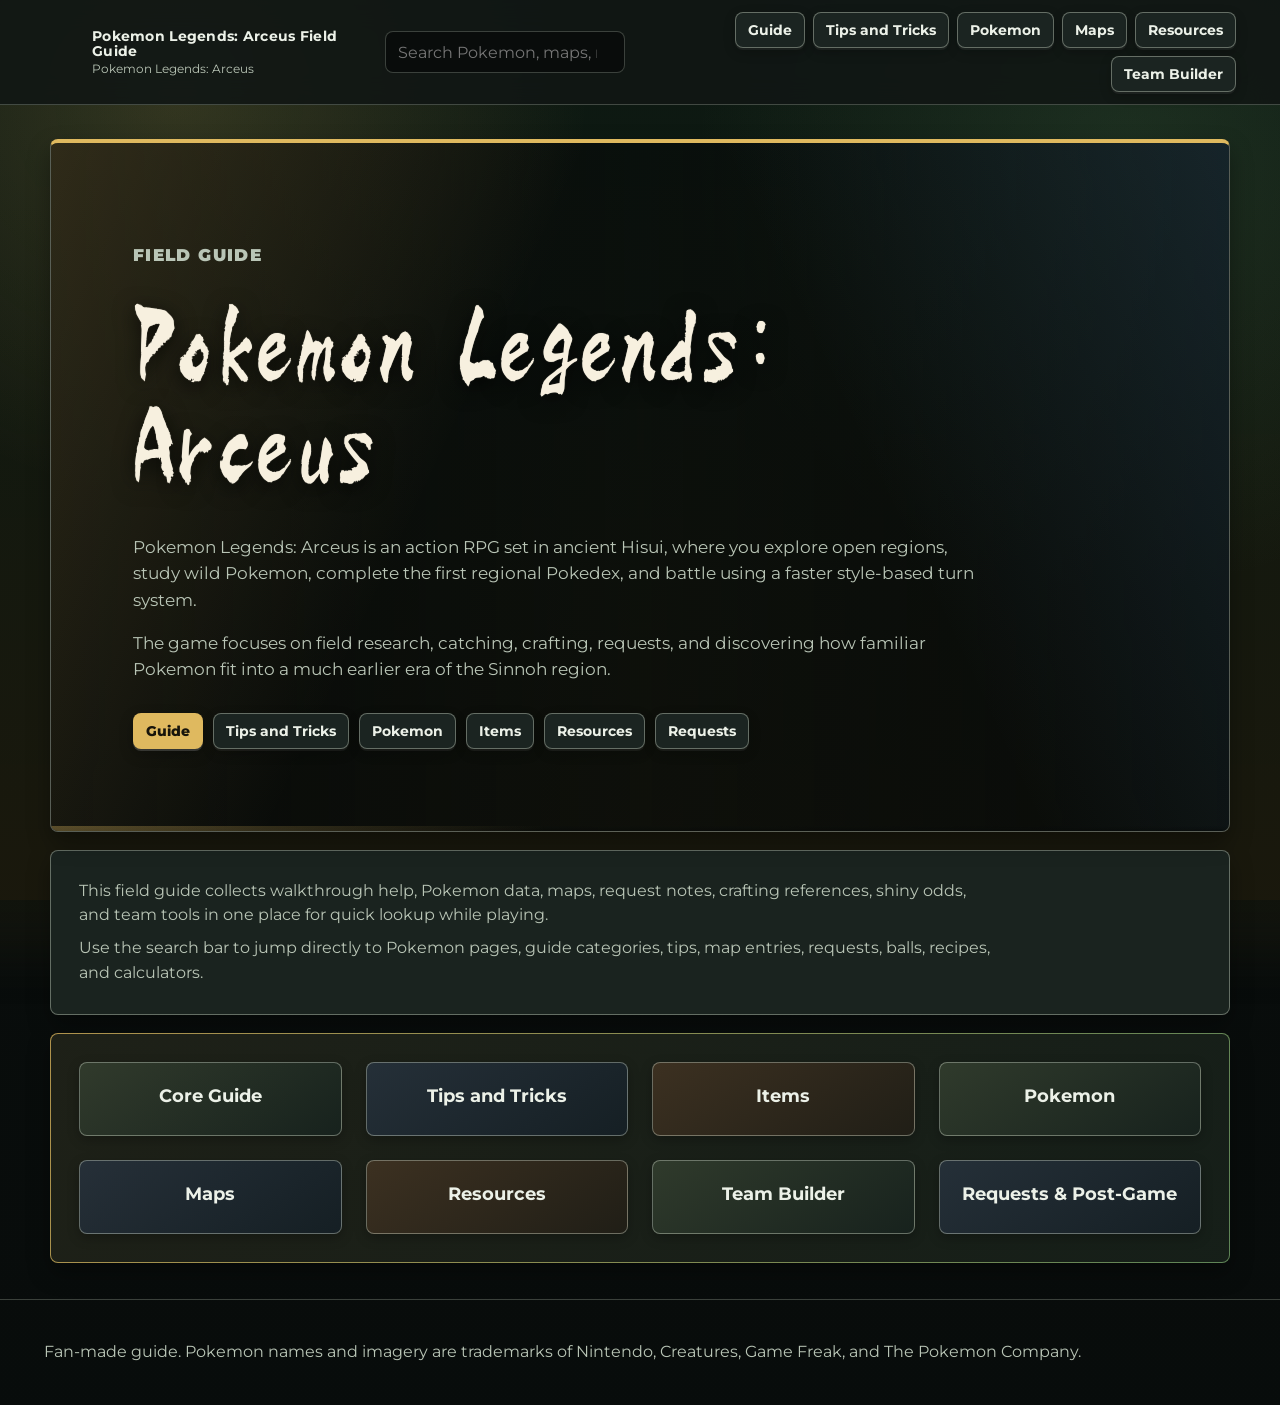
==== commit 58c710a5: "Improve map markers and search routing" ====
--- a/index.html
+++ b/index.html
@@ -6,7 +6,7 @@
   <title>Pokemon Legends: Arceus Field Guide</title>
   <link rel="preconnect" href="https://fonts.googleapis.com">
   <link rel="preconnect" href="https://fonts.gstatic.com" crossorigin>
-  <link rel="stylesheet" href="styles.css?v=20260525b">
+  <link rel="stylesheet" href="styles.css?v=20260525f">
 </head>
 <body data-page="home">
   <header class="site-header">
@@ -62,6 +62,6 @@
   <footer>
     <p>Fan-made guide. Pokemon names and imagery are trademarks of Nintendo, Creatures, Game Freak, and The Pokemon Company.</p>
   </footer>
-  <script src="app.js?v=20260525b"></script>
+  <script src="app.js?v=20260525f"></script>
 </body>
 </html>
--- a/styles.css
+++ b/styles.css
@@ -113,6 +113,15 @@
 
 .brand:hover { text-decoration: none; }
 
+.brand::before {
+  background: url("https://img.pokemondb.net/sprites/home/normal/arceus.png") center / contain no-repeat;
+  content: "";
+  flex: 0 0 auto;
+  height: 38px;
+  margin-right: 10px;
+  width: 38px;
+}
+
 .brand-mark {
   align-items: center;
   background: linear-gradient(135deg, var(--gold), #866a2b);
@@ -621,6 +630,11 @@
   min-width: 44px;
 }
 
+.map-filter-actions {
+  display: inline-flex;
+  gap: 8px;
+}
+
 #mapZoomLabel {
   color: var(--gold);
   font-family: var(--heading-font);
@@ -849,23 +863,38 @@
 }
 
 .detail-stat-chart {
+  box-sizing: border-box;
   max-width: 780px;
-  padding: 12px 0;
+  padding: 14px 18px 16px;
 }
 
 .detail-stat-chart .stat-row {
-  gap: 9px;
-  grid-template-columns: 76px 42px minmax(120px, 1fr);
+  gap: 12px;
+  grid-template-columns: 92px 46px minmax(0, 1fr);
   min-height: 31px;
+  padding-inline: 2px;
 }
 
 .detail-stat-chart .stat-track {
   height: 16px;
-  max-width: 285px;
+  max-width: none;
+  width: 100%;
+}
+
+.detail-stat-chart .stat-total {
+  display: grid;
+  gap: 12px;
+  grid-template-columns: 92px 1fr;
+  padding: 12px 2px 0;
+}
+
+.detail-stat-chart .stat-total strong {
+  justify-self: end;
+  padding-right: 2px;
 }
 
 .map-shell {
-  align-items: stretch;
+  align-items: start;
   display: grid;
   gap: 16px;
   grid-template-columns: minmax(0, 1fr) minmax(250px, 330px);
@@ -892,6 +921,17 @@
   cursor: grabbing;
 }
 
+.map-layer,
+.map-marker-layer {
+  border-radius: inherit;
+  height: 100%;
+  left: 0;
+  overflow: hidden;
+  position: absolute;
+  top: 0;
+  width: 100%;
+}
+
 .map-layer {
   background:
     linear-gradient(180deg, rgba(7, 10, 9, .06), rgba(7, 10, 9, .2)),
@@ -901,15 +941,12 @@
   background-position: center;
   background-repeat: no-repeat;
   background-size: cover, 108% 108%, cover, cover;
-  border-radius: inherit;
-  height: 100%;
-  left: 0;
-  overflow: hidden;
-  position: absolute;
-  top: 0;
   transform-origin: 0 0;
-  width: 100%;
   will-change: transform;
+}
+
+.map-marker-layer {
+  pointer-events: none;
 }
 
 .map-layer::before {
@@ -953,8 +990,9 @@
   font-weight: 900;
   height: 25px;
   justify-content: center;
+  pointer-events: auto;
   position: absolute;
-  transform: translate(-50%, -50%) scale(calc(1 / var(--map-scale, 1)));
+  transform: translate(-50%, -50%);
   transform-origin: center;
   width: 25px;
 }
@@ -992,7 +1030,7 @@
 .marker:hover,
 .marker.active {
   outline: 3px solid rgba(255, 255, 255, .42);
-  transform: translate(-50%, -50%) scale(calc(1.08 / var(--map-scale, 1)));
+  transform: translate(-50%, -50%) scale(1.08);
 }
 
 .map-details h3 {
@@ -1002,7 +1040,8 @@
 .map-details {
   display: flex;
   flex-direction: column;
-  max-height: 100%;
+  height: var(--map-box-height, auto);
+  max-height: var(--map-box-height, none);
   min-height: 0;
   overflow: hidden;
 }
@@ -1052,6 +1091,11 @@
   border-color: rgba(223, 185, 95, .48);
   box-shadow: 0 0 0 2px rgba(223, 185, 95, .1);
   transform: translateY(-1px);
+}
+
+.map-list button.active {
+  background: rgba(223, 185, 95, .16);
+  border-color: rgba(223, 185, 95, .62);
 }
 
 .type-buttons {
@@ -1771,6 +1815,12 @@
   margin: 0;
 }
 
+.collapsible-section[open] summary {
+  border-bottom: 1px solid rgba(222, 232, 214, .12);
+  margin-bottom: 22px;
+  padding-bottom: 14px;
+}
+
 .collapsible-section summary span {
   color: var(--gold);
   font-size: 13px;
@@ -1783,6 +1833,10 @@
   gap: 10px;
 }
 
+#hisuian .table-wrap {
+  margin-top: 16px;
+}
+
 @media (max-width: 1500px) {
   .team-builder-layout {
     grid-template-columns: 1fr;
@@ -1804,6 +1858,11 @@
 
   .map-shell {
     grid-template-columns: 1fr;
+  }
+
+  .map-details {
+    height: auto;
+    max-height: none;
   }
 
   .grid.two,
@@ -1845,6 +1904,14 @@
     width: 100%;
   }
 
+  .map-filter-actions {
+    width: 100%;
+  }
+
+  .map-filter-actions .button {
+    flex: 1;
+  }
+
   .search-band {
     grid-template-columns: 1fr;
   }
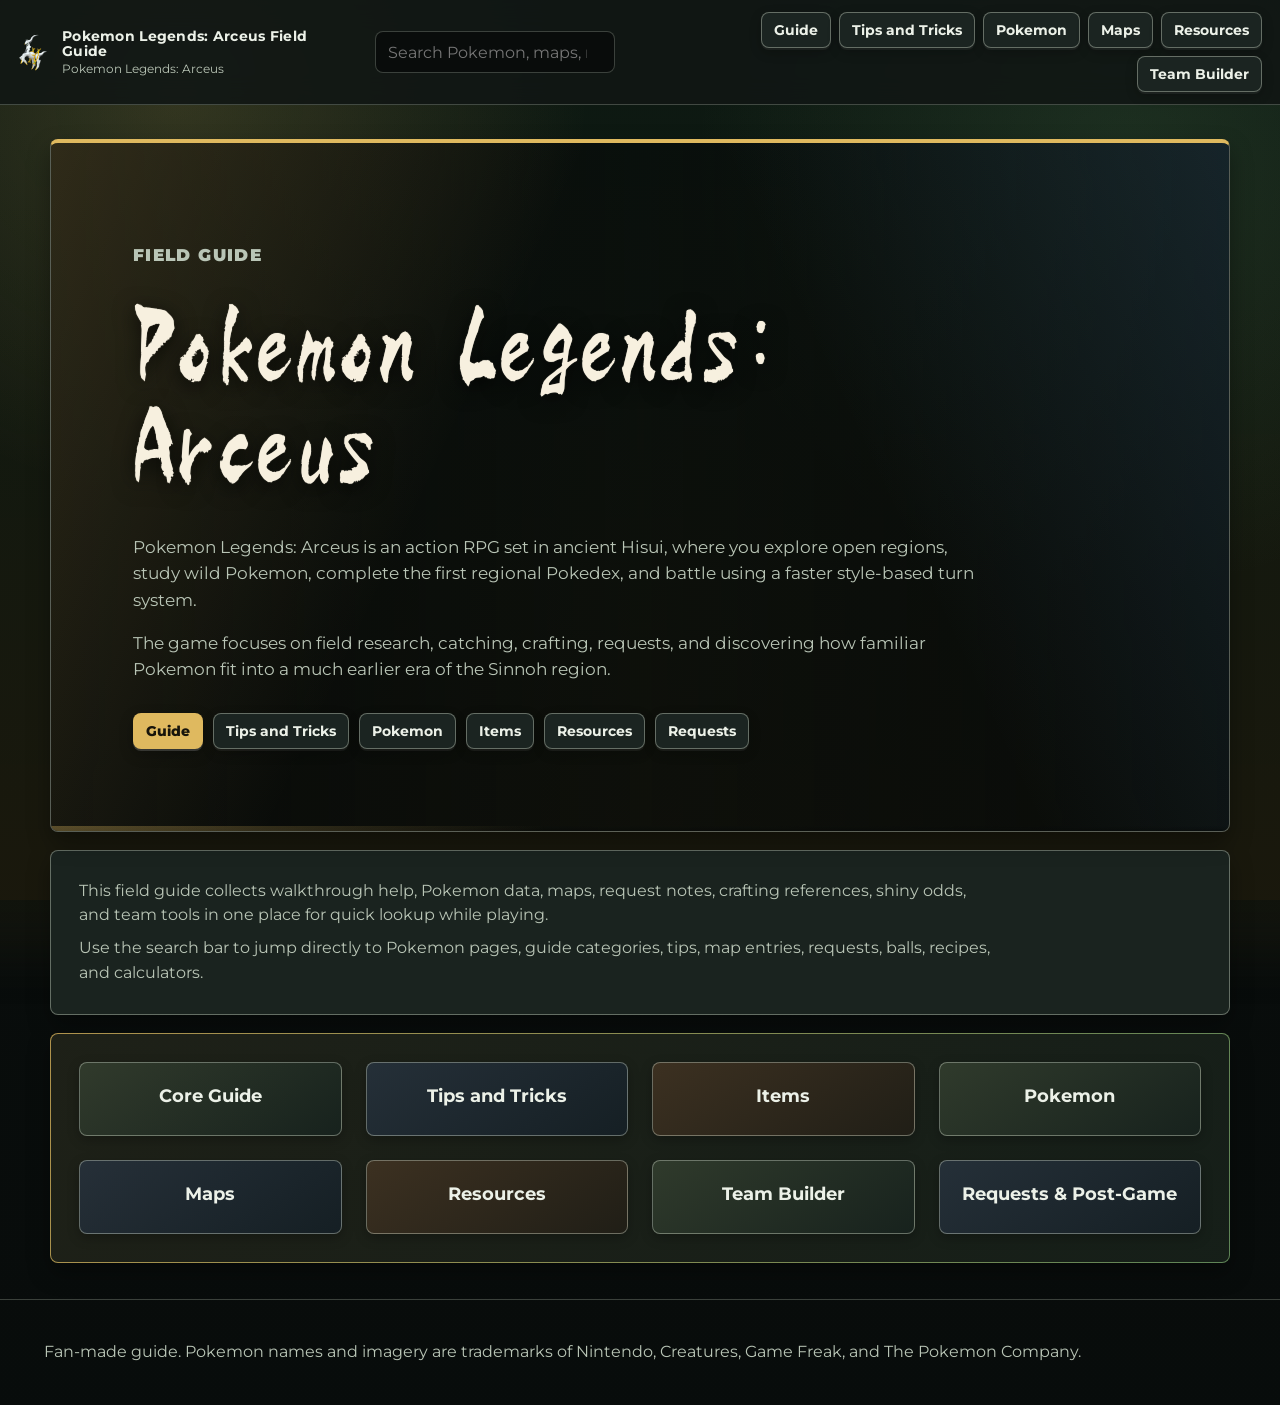
==== commit 0945b396: "Fix map markers and local sprites" ====
--- a/index.html
+++ b/index.html
@@ -6,7 +6,7 @@
   <title>Pokemon Legends: Arceus Field Guide</title>
   <link rel="preconnect" href="https://fonts.googleapis.com">
   <link rel="preconnect" href="https://fonts.gstatic.com" crossorigin>
-  <link rel="stylesheet" href="styles.css?v=20260525f">
+  <link rel="stylesheet" href="styles.css?v=20260609b">
 </head>
 <body data-page="home">
   <header class="site-header">
@@ -62,6 +62,6 @@
   <footer>
     <p>Fan-made guide. Pokemon names and imagery are trademarks of Nintendo, Creatures, Game Freak, and The Pokemon Company.</p>
   </footer>
-  <script src="app.js?v=20260525f"></script>
+  <script src="app.js?v=20260609b"></script>
 </body>
 </html>
--- a/styles.css
+++ b/styles.css
@@ -97,7 +97,7 @@
   gap: 24px;
   justify-content: space-between;
   left: 0;
-  padding: 12px clamp(16px, 4vw, 44px);
+  padding: 12px clamp(8px, 1.6vw, 18px) 12px clamp(8px, 1.4vw, 14px);
   position: sticky;
   right: 0;
   top: 0;
@@ -114,7 +114,7 @@
 .brand:hover { text-decoration: none; }
 
 .brand::before {
-  background: url("https://img.pokemondb.net/sprites/home/normal/arceus.png") center / contain no-repeat;
+  background: url("assets/pokemon/arceus.png") center / contain no-repeat;
   content: "";
   flex: 0 0 auto;
   height: 38px;
@@ -908,7 +908,7 @@
   background-size: auto, 320% 320%;
   animation: borderFlow 20s linear infinite;
   border: 2px solid transparent;
-  border-radius: 9%;
+  border-radius: 7%;
   box-shadow: 0 16px 34px rgba(0, 0, 0, .28), inset 0 0 0 1px rgba(255, 255, 255, .08);
   cursor: grab;
   overflow: hidden;
@@ -940,7 +940,7 @@
     rgba(7, 11, 10, .76);
   background-position: center;
   background-repeat: no-repeat;
-  background-size: cover, 108% 108%, cover, cover;
+  background-size: cover, calc(100% + 10px) calc(100% + 10px), cover, cover;
   transform-origin: 0 0;
   will-change: transform;
 }
@@ -978,6 +978,9 @@
 }
 
 .marker {
+  --label-dx: 0px;
+  --label-dy: 0px;
+  --marker-scale: 1;
   align-items: center;
   background: var(--gold);
   border: 2px solid rgba(11, 14, 12, .74);
@@ -992,8 +995,9 @@
   justify-content: center;
   pointer-events: auto;
   position: absolute;
-  transform: translate(-50%, -50%);
+  transform: translate(calc(-50% + var(--label-dx)), calc(-50% + var(--label-dy))) scale(var(--marker-scale));
   transform-origin: center;
+  backface-visibility: hidden;
   width: 25px;
 }
 
@@ -1024,13 +1028,14 @@
   max-width: 120px;
   padding: 4px 6px;
   text-align: center;
+  text-rendering: geometricPrecision;
   width: auto;
 }
 
 .marker:hover,
 .marker.active {
   outline: 3px solid rgba(255, 255, 255, .42);
-  transform: translate(-50%, -50%) scale(1.08);
+  --marker-scale: 1.08;
 }
 
 .map-details h3 {
@@ -1133,6 +1138,41 @@
   display: grid;
   gap: 10px;
   grid-template-columns: repeat(4, minmax(0, 1fr));
+  margin-bottom: 14px;
+}
+
+.coverage-details-panel {
+  background:
+    linear-gradient(145deg, rgba(44, 55, 47, .96), rgba(25, 35, 32, .96)),
+    #1c2622;
+  border: 1px solid var(--line-strong);
+  border-radius: var(--radius);
+  box-shadow: 0 4px 12px rgba(0, 0, 0, .22);
+  padding: 16px;
+}
+
+.coverage-details-panel summary {
+  align-items: center;
+  color: var(--text);
+  cursor: pointer;
+  display: flex;
+  font-family: var(--heading-font);
+  font-weight: 900;
+  justify-content: space-between;
+  list-style: none;
+}
+
+.coverage-details-panel summary::-webkit-details-marker {
+  display: none;
+}
+
+.coverage-details-panel summary small {
+  color: var(--gold);
+  font-size: 12px;
+  text-transform: uppercase;
+}
+
+.coverage-details-panel[open] summary {
   margin-bottom: 14px;
 }
 
@@ -1451,6 +1491,8 @@
 .type-chart-table th,
 .type-chart-table td {
   padding: 5px 2px;
+  text-align: center;
+  vertical-align: middle;
 }
 
 .type-chart-table .type-axis-head {
@@ -1471,15 +1513,19 @@
 .type-chart-table th:first-child {
   background: rgba(17, 23, 21, .96);
   left: 0;
-  padding-right: 8px;
+  padding-right: 10px;
   position: sticky;
-  text-align: left;
+  text-align: center;
   z-index: 1;
 }
 
 .type-matchup {
   font-family: "Google Sans", "Product Sans", Montserrat, "Trebuchet MS", sans-serif;
   font-weight: 900;
+  padding-left: 0;
+  padding-right: 0;
+  text-align: center;
+  vertical-align: middle;
 }
 
 .type-matchup-2 {
@@ -1854,6 +1900,17 @@
 
   .brand {
     min-width: 0;
+    max-width: 100%;
+    width: 100%;
+  }
+
+  .brand span {
+    min-width: 0;
+  }
+
+  .brand strong,
+  .brand small {
+    overflow-wrap: anywhere;
   }
 
   .map-shell {
@@ -1885,14 +1942,19 @@
     align-items: stretch;
     flex-direction: column;
     gap: 10px;
+    max-width: 100vw;
+    min-width: 0;
     position: static;
   }
 
   .top-nav {
     flex-wrap: nowrap;
     justify-content: flex-start;
+    max-width: 100%;
+    min-width: 0;
     overflow-x: auto;
     padding-bottom: 3px;
+    width: 100%;
   }
 
   .top-nav a {
